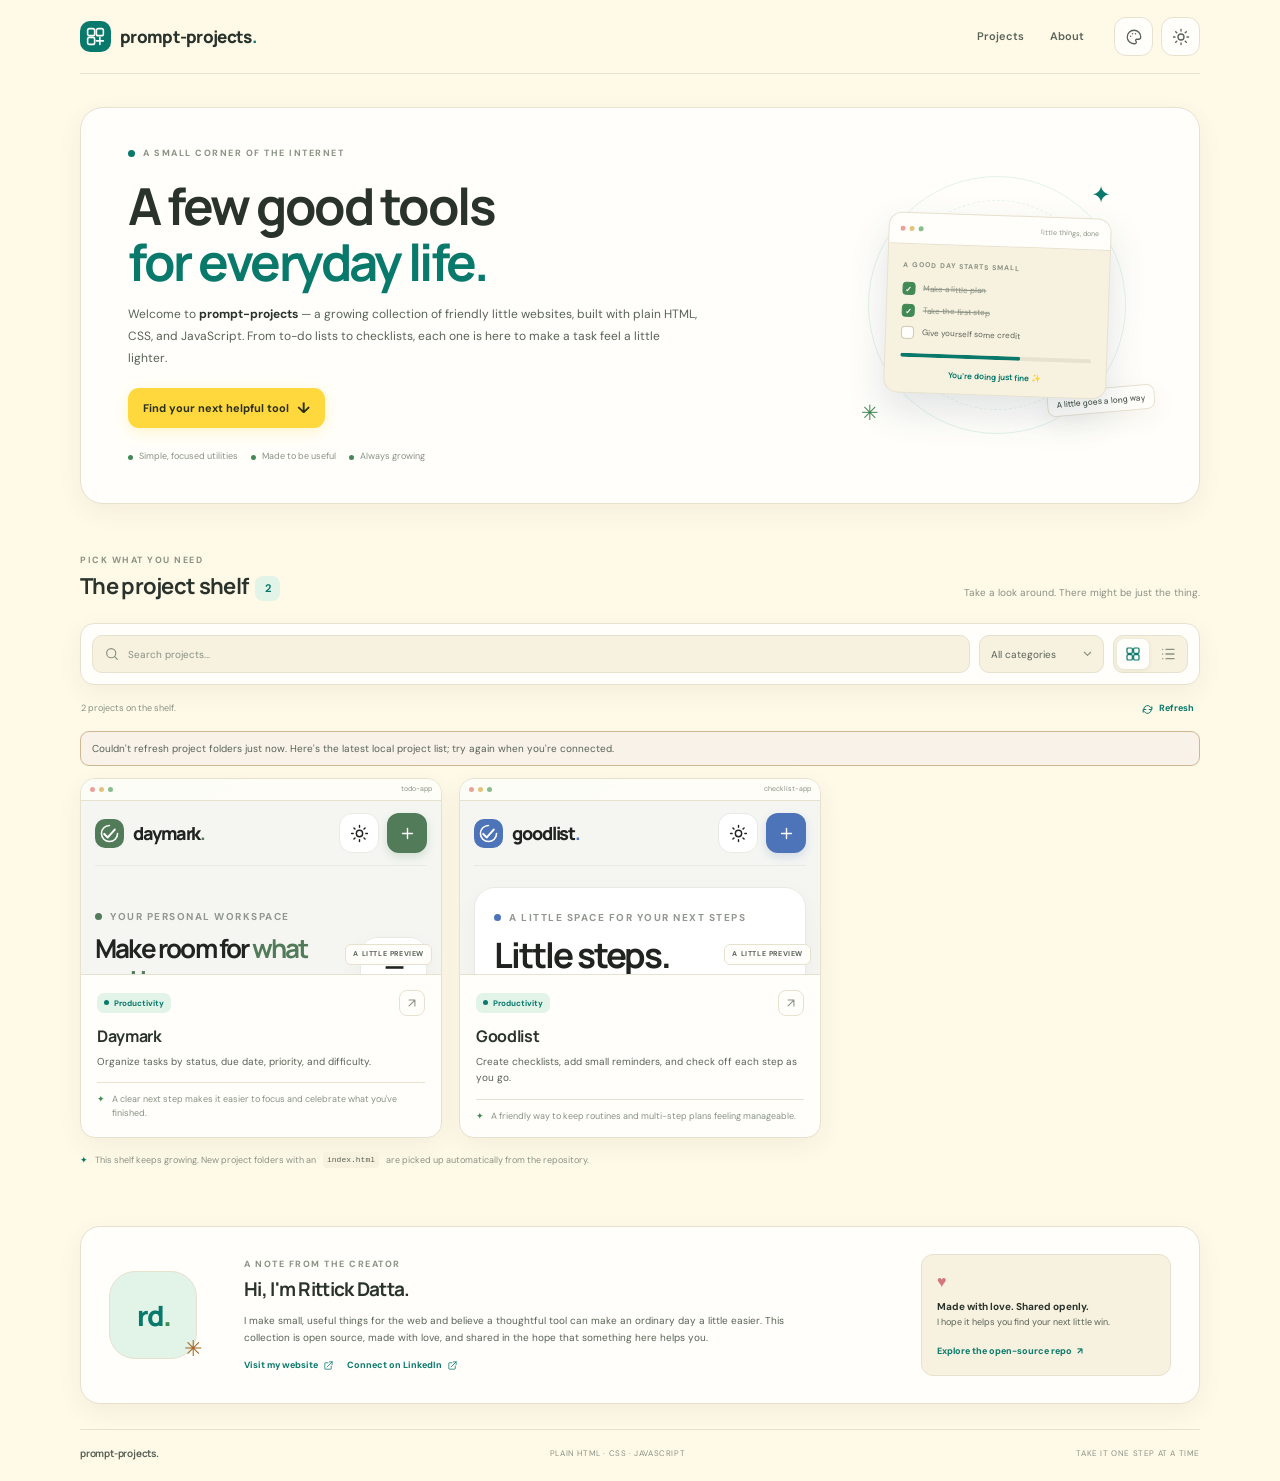
==== index.html @ c7732dce "Add homepage introducing the root project" ====
<!doctype html>
<html lang="en">
  <head>
    <meta charset="utf-8">
    <meta name="viewport" content="width=device-width, initial-scale=1">
    <meta name="theme-color" content="#f5f7fb">
    <meta name="description" content="A collection of friendly, practical websites made with plain HTML, CSS, and JavaScript. Find a little tool to make the day easier.">
    <title>prompt-projects — little tools for everyday life</title>
    <link rel="preconnect" href="https://fonts.googleapis.com">
    <link rel="preconnect" href="https://fonts.gstatic.com" crossorigin>
    <link href="https://fonts.googleapis.com/css2?family=DM+Sans:wght@400;500;600;700&family=Manrope:wght@400;500;600;700;800&display=swap" rel="stylesheet">
    <link rel="stylesheet" href="styles.css">
    <script src="app.js" defer></script>
  </head>
  <body>
    <div class="site-shell">
      <header class="topbar">
        <a class="brand" href="#" aria-label="prompt-projects home">
          <span class="brand-mark" aria-hidden="true">
            <svg viewBox="0 0 24 24" fill="none"><rect x="3" y="3" width="8" height="8" rx="2" stroke="currentColor" stroke-width="1.8"/><rect x="13" y="3" width="8" height="8" rx="2" stroke="currentColor" stroke-width="1.8"/><rect x="3" y="13" width="8" height="8" rx="2" stroke="currentColor" stroke-width="1.8"/><path d="M17 13v8m-4-4h8" stroke="currentColor" stroke-width="1.8" stroke-linecap="round"/></svg>
          </span>
          <span>prompt-projects<span class="brand-period">.</span></span>
        </a>
        <nav class="topnav" aria-label="Main navigation">
          <a href="#projects">Projects</a>
          <a href="#about">About</a>
        </nav>
        <button class="icon-button palette-toggle" id="palette-toggle" type="button" aria-label="Switch to sunshine palette" title="Switch to sunshine palette">
          <svg viewBox="0 0 24 24" fill="none" aria-hidden="true"><path d="M12 3a9 9 0 1 0 0 18h1.2a2 2 0 0 0 1.4-3.4 1.5 1.5 0 0 1 1.1-2.6H18a3 3 0 0 0 3-3c0-5-4-9-9-9Z" stroke="currentColor" stroke-width="1.7" stroke-linecap="round" stroke-linejoin="round"/><circle cx="7.5" cy="11" r="1" fill="currentColor"/><circle cx="10" cy="7.5" r="1" fill="currentColor"/><circle cx="14" cy="7.5" r="1" fill="currentColor"/></svg>
        </button>
        <button class="icon-button theme-toggle" id="theme-toggle" type="button" aria-label="Switch to dark mode" title="Switch color theme">
          <svg class="sun-icon" viewBox="0 0 24 24" fill="none" aria-hidden="true"><circle cx="12" cy="12" r="4" stroke="currentColor" stroke-width="1.8"/><path d="M12 2v2m0 16v2M4.93 4.93l1.42 1.42m11.3 11.3 1.42 1.42M2 12h2m16 0h2M4.93 19.07l1.42-1.42m11.3-11.3 1.42-1.42" stroke="currentColor" stroke-width="1.8" stroke-linecap="round"/></svg>
          <svg class="moon-icon" viewBox="0 0 24 24" fill="none" aria-hidden="true"><path d="M20.2 15.1A8.6 8.6 0 0 1 8.9 3.8 8.7 8.7 0 1 0 20.2 15Z" stroke="currentColor" stroke-width="1.8" stroke-linecap="round" stroke-linejoin="round"/></svg>
        </button>
      </header>

      <main>
        <section class="hero" aria-labelledby="hero-title">
          <div class="hero-content">
            <p class="eyebrow"><span class="eyebrow-dot"></span> A SMALL CORNER OF THE INTERNET</p>
            <h1 id="hero-title">A few good tools<br><span>for everyday life.</span></h1>
            <p class="hero-copy">Welcome to <strong>prompt-projects</strong> — a growing collection of friendly little websites, built with plain HTML, CSS, and JavaScript. From to-do lists to checklists, each one is here to make a task feel a little lighter.</p>
            <a class="button button-primary hero-link" href="#projects">Find your next helpful tool <span aria-hidden="true">↓</span></a>
            <div class="hero-details">
              <span><i class="detail-dot"></i>Simple, focused utilities</span>
              <span><i class="detail-dot"></i>Made to be useful</span>
              <span><i class="detail-dot"></i>Always growing</span>
            </div>
          </div>
          <div class="hero-illustration" aria-hidden="true">
            <div class="orbit orbit-one"></div>
            <div class="orbit orbit-two"></div>
            <div class="hero-window">
              <div class="window-top"><span></span><span></span><span></span><i>little things, done</i></div>
              <div class="window-content">
                <div class="window-kicker">A GOOD DAY STARTS SMALL</div>
                <div class="window-task is-done"><b>✓</b><span>Make a little plan</span></div>
                <div class="window-task is-done"><b>✓</b><span>Take the first step</span></div>
                <div class="window-task"><b></b><span>Give yourself some credit</span></div>
                <div class="window-progress"><i></i></div>
                <div class="window-caption">You're doing just fine ✨</div>
              </div>
            </div>
            <span class="float-spark spark-a">✦</span><span class="float-spark spark-b">✳</span>
            <span class="float-note">A little goes a long way</span>
          </div>
        </section>

        <section class="projects-section" id="projects" aria-labelledby="projects-title">
          <div class="section-heading">
            <div>
              <p class="eyebrow">PICK WHAT YOU NEED</p>
              <h2 id="projects-title">The project shelf <span class="project-count" id="project-count">—</span></h2>
            </div>
            <p class="section-aside">Take a look around. There might be just the thing.</p>
          </div>

          <div class="project-toolbar">
            <label class="search-box">
              <svg viewBox="0 0 24 24" fill="none" aria-hidden="true"><circle cx="10.8" cy="10.8" r="6.8" stroke="currentColor" stroke-width="1.8"/><path d="m16 16 4 4" stroke="currentColor" stroke-width="1.8" stroke-linecap="round"/></svg>
              <input id="project-search" type="search" placeholder="Search projects..." aria-label="Search projects">
            </label>
            <label class="filter-wrap">
              <span class="sr-only">Filter projects by category</span>
              <select id="category-filter" aria-label="Filter projects by category">
                <option value="all">All categories</option>
              </select>
              <svg viewBox="0 0 24 24" fill="none" aria-hidden="true"><path d="m7 10 5 5 5-5" stroke="currentColor" stroke-width="1.8" stroke-linecap="round" stroke-linejoin="round"/></svg>
            </label>
            <div class="view-switch" role="group" aria-label="Project layout">
              <button class="view-button is-active" id="grid-view-button" type="button" aria-label="Grid view" aria-pressed="true" title="Grid view">
                <svg viewBox="0 0 24 24" fill="none" aria-hidden="true"><rect x="3" y="3" width="8" height="8" rx="1.5" stroke="currentColor" stroke-width="1.8"/><rect x="13" y="3" width="8" height="8" rx="1.5" stroke="currentColor" stroke-width="1.8"/><rect x="3" y="13" width="8" height="8" rx="1.5" stroke="currentColor" stroke-width="1.8"/><rect x="13" y="13" width="8" height="8" rx="1.5" stroke="currentColor" stroke-width="1.8"/></svg>
              </button>
              <button class="view-button" id="list-view-button" type="button" aria-label="List view" aria-pressed="false" title="List view">
                <svg viewBox="0 0 24 24" fill="none" aria-hidden="true"><path d="M9 5h12M9 12h12M9 19h12M4 5h.01M4 12h.01M4 19h.01" stroke="currentColor" stroke-width="2" stroke-linecap="round"/></svg>
              </button>
            </div>
          </div>
          <div class="results-line">
            <p id="results-label">Gathering the good stuff...</p>
            <button class="refresh-button" id="refresh-projects" type="button" title="Refresh project list">
              <svg viewBox="0 0 24 24" fill="none" aria-hidden="true"><path d="M20 7v5h-5M4 17v-5h5m-4-1a7 7 0 0 1 12-4l3 3M4 14l3 3a7 7 0 0 0 12-4" stroke="currentColor" stroke-width="1.8" stroke-linecap="round" stroke-linejoin="round"/></svg>
              <span>Refresh</span>
            </button>
          </div>
          <p class="discovery-note" id="discovery-note" role="status" hidden></p>
          <div class="project-grid" id="project-grid" aria-live="polite"></div>
          <div class="no-projects" id="no-projects" hidden>
            <span aria-hidden="true">⌕</span>
            <h3>No projects found</h3>
            <p>Try a different search or category. The right little tool might be hiding.</p>
            <button class="button button-quiet" id="clear-filters" type="button">Clear filters</button>
          </div>
          <p class="auto-update-note"><span class="auto-update-icon" aria-hidden="true">✦</span> This shelf keeps growing. New project folders with an <code>index.html</code> are picked up automatically from the repository.</p>
        </section>

        <section class="about-section" id="about" aria-labelledby="about-title">
          <div class="about-mark" aria-hidden="true">
            <span>rd<span>.</span></span>
            <i class="about-spark">✳</i>
          </div>
          <div class="about-copy">
            <p class="eyebrow">A NOTE FROM THE CREATOR</p>
            <h2 id="about-title">Hi, I'm Rittick Datta.</h2>
            <p>I make small, useful things for the web and believe a thoughtful tool can make an ordinary day a little easier. This collection is open source, made with love, and shared in the hope that something here helps you.</p>
            <div class="about-links">
              <a href="https://rittickdatta.com/" target="_blank" rel="noopener noreferrer">Visit my website <svg viewBox="0 0 24 24" fill="none" aria-hidden="true"><path d="M14 4h6v6m-11 5L20 4M18 13v6a1 1 0 0 1-1 1H5a1 1 0 0 1-1-1V7a1 1 0 0 1 1-1h6" stroke="currentColor" stroke-width="1.7" stroke-linecap="round" stroke-linejoin="round"/></svg></a>
              <a href="https://www.linkedin.com/in/rittick/" target="_blank" rel="noopener noreferrer">Connect on LinkedIn <svg viewBox="0 0 24 24" fill="none" aria-hidden="true"><path d="M14 4h6v6m-11 5L20 4M18 13v6a1 1 0 0 1-1 1H5a1 1 0 0 1-1-1V7a1 1 0 0 1 1-1h6" stroke="currentColor" stroke-width="1.7" stroke-linecap="round" stroke-linejoin="round"/></svg></a>
            </div>
          </div>
          <div class="open-source-note">
            <span class="heart" aria-hidden="true">♥</span>
            <p><strong>Made with love. Shared openly.</strong><br>I hope it helps you find your next little win.</p>
            <a href="https://github.com/RittickDatta/prompt-projects" target="_blank" rel="noopener noreferrer">Explore the open-source repo <span aria-hidden="true">↗</span></a>
          </div>
        </section>
      </main>
      <footer class="footer"><a class="footer-brand" href="#">prompt-projects<span>.</span></a><span>PLAIN HTML · CSS · JAVASCRIPT</span><span>TAKE IT ONE STEP AT A TIME</span></footer>
    </div>
  </body>
</html>
---- styles.css ----
:root {
  color-scheme: light;
  --page: #f5f7fb;
  --surface: #fff;
  --elevated: #f9faff;
  --text: #20232b;
  --text-soft: #555d6d;
  --muted: #9299a7;
  --line: #e6eaf1;
  --line-strong: #d7deea;
  --accent: #4d73b8;
  --accent-strong: #3b5f9e;
  --accent-wash: #eaf0fb;
  --green: #4d8056;
  --orange: #bd783d;
  --shadow: 0 8px 26px rgb(34 43 66 / 5%);
  --shadow-card: 0 12px 30px rgb(34 43 66 / 7%);
}

[data-theme="dark"] {
  color-scheme: dark;
  --page: #171a20;
  --surface: #20242c;
  --elevated: #272d38;
  --text: #f0f2f7;
  --text-soft: #c0c6d2;
  --muted: #8992a2;
  --line: #303744;
  --line-strong: #424b5c;
  --accent: #8eb0ec;
  --accent-strong: #a8c4f1;
  --accent-wash: #26364f;
  --green: #91c69a;
  --orange: #e4a66e;
  --shadow: 0 8px 26px rgb(0 0 0 / 16%);
  --shadow-card: 0 12px 30px rgb(0 0 0 / 20%);
}

[data-palette="signal"] {
  --page: #f3f4f3;
  --surface: #ffffff;
  --elevated: #e9ebea;
  --text: #15171c;
  --text-soft: #555b64;
  --muted: #78808a;
  --line: #d9dcde;
  --line-strong: #bfc4c8;
  --accent: #e81759;
  --accent-strong: #bd1047;
  --accent-wash: #fde4ed;
  --green: #007b61;
  --orange: #b95223;
  --shadow: 0 8px 26px rgb(15 18 24 / 6%);
  --shadow-card: 0 12px 30px rgb(15 18 24 / 10%);
}

[data-theme="dark"][data-palette="signal"] {
  --page: #090b0e;
  --surface: #101318;
  --elevated: #191d24;
  --text: #f3f4f7;
  --text-soft: #a4a9b3;
  --muted: #707783;
  --line: #252a33;
  --line-strong: #3a404b;
  --accent: #ff2e72;
  --accent-strong: #ff5b8f;
  --accent-wash: #351321;
  --green: #00cda5;
  --orange: #ff9a54;
  --shadow: 0 8px 26px rgb(0 0 0 / 28%);
  --shadow-card: 0 12px 30px rgb(0 0 0 / 38%);
}

[data-palette="sunshine"] {
  --page: #fff9e8;
  --surface: #fffefa;
  --elevated: #f7f1df;
  --text: #29332b;
  --text-soft: #596357;
  --muted: #899284;
  --line: #e7e1cf;
  --line-strong: #d1c9b2;
  --accent: #08796a;
  --accent-strong: #075c51;
  --accent-wash: #e2f3e8;
  --green: #438956;
  --orange: #a66827;
  --shadow: 0 8px 26px rgb(58 53 24 / 6%);
  --shadow-card: 0 12px 30px rgb(58 53 24 / 10%);
}

[data-theme="dark"][data-palette="sunshine"] {
  --page: #111b17;
  --surface: #1a2922;
  --elevated: #25372e;
  --text: #eef5ec;
  --text-soft: #bbcbbd;
  --muted: #899b8d;
  --line: #30453a;
  --line-strong: #496353;
  --accent: #72d9bd;
  --accent-strong: #94edd6;
  --accent-wash: #1d4037;
  --green: #9bd99b;
  --orange: #ffc06d;
  --shadow: 0 8px 26px rgb(0 0 0 / 24%);
  --shadow-card: 0 12px 30px rgb(0 0 0 / 32%);
}

* { box-sizing: border-box; }
html { scroll-behavior: smooth; scroll-padding-top: 20px; }
body { margin: 0; min-width: 320px; background: var(--page); color: var(--text); font: 14px/1.5 "DM Sans", sans-serif; transition: background .2s, color .2s; }
button, input, select { font: inherit; }
button, a { -webkit-tap-highlight-color: transparent; }
button:focus-visible, input:focus-visible, select:focus-visible, a:focus-visible { outline: 3px solid color-mix(in srgb, var(--accent) 45%, transparent); outline-offset: 3px; }
[hidden] { display: none !important; }
.site-shell { width: min(1120px, calc(100% - 40px)); margin: 0 auto; }
.topbar { height: 74px; display: flex; align-items: center; justify-content: space-between; border-bottom: 1px solid var(--line); }
.brand { display: inline-flex; align-items: center; gap: 9px; color: var(--text); font: 800 17px/1 "Manrope", sans-serif; letter-spacing: -.7px; text-decoration: none; }
.brand-mark { width: 31px; height: 31px; display: grid; place-items: center; border-radius: 10px; background: var(--accent); color: white; }
.brand-mark svg { width: 21px; height: 21px; }
.brand-period, .footer-brand span { color: var(--accent); }
.topnav { display: flex; gap: 26px; margin-left: auto; margin-right: 22px; }
.topnav a { color: var(--text-soft); font-size: 11px; font-weight: 600; text-decoration: none; }
.topnav a:hover { color: var(--accent-strong); }
.icon-button { width: 39px; height: 39px; display: grid; place-items: center; border: 1px solid var(--line); border-radius: 12px; background: var(--surface); color: var(--text-soft); cursor: pointer; transition: background .15s, border-color .15s; }
.icon-button:hover { border-color: var(--line-strong); background: var(--elevated); }
.icon-button svg { width: 18px; height: 18px; }
.palette-toggle, .theme-toggle { margin-left: 8px; }
.theme-toggle .moon-icon, [data-theme="dark"] .theme-toggle .sun-icon { display: none; }
[data-theme="dark"] .theme-toggle .moon-icon { display: block; }
.button { min-height: 41px; display: inline-flex; align-items: center; justify-content: center; gap: 8px; padding: 0 15px; border: 0; border-radius: 11px; cursor: pointer; font-size: 11px; font-weight: 700; text-decoration: none; transition: background .16s, transform .16s, box-shadow .16s; }
.button:active { transform: translateY(1px); }
.button-primary { background: var(--accent); color: #fff; box-shadow: 0 4px 11px color-mix(in srgb, var(--accent) 23%, transparent); }
.button-primary:hover { background: var(--accent-strong); }
[data-theme="dark"] .button-primary { color: #171c25; }
[data-palette="signal"] .button-primary { background: #f5e900; color: #111318; box-shadow: 0 4px 15px rgb(245 233 0 / 20%); }
[data-palette="signal"] .button-primary:hover { background: #fff437; }
[data-palette="sunshine"] .button-primary { background: #ffd83e; color: #283016; box-shadow: 0 4px 15px rgb(255 216 62 / 24%); }
[data-palette="sunshine"] .button-primary:hover { background: #ffe267; }
.button-quiet { background: var(--accent-wash); color: var(--accent-strong); }
.button-quiet:hover { filter: brightness(.97); }

main { padding-top: 33px; }
.hero { position: relative; min-height: 370px; display: flex; align-items: center; justify-content: space-between; gap: 25px; padding: 39px 47px; overflow: hidden; border: 1px solid var(--line); border-radius: 23px; background: var(--surface); box-shadow: var(--shadow); }
.hero-content { position: relative; z-index: 1; width: min(100%, 590px); }
.eyebrow { margin: 0 0 9px; color: var(--muted); font-size: 9px; font-weight: 700; letter-spacing: 1.5px; }
.hero .eyebrow { display: flex; align-items: center; gap: 8px; }
.eyebrow-dot { width: 7px; height: 7px; display: inline-block; border-radius: 50%; background: var(--accent); }
h1, h2, h3, h4, p { margin-top: 0; }
h1, h2, h3, h4 { font-family: "Manrope", sans-serif; }
h1 { margin: 17px 0 13px; font-size: clamp(35px, 5vw, 51px); font-weight: 700; letter-spacing: -2.5px; line-height: 1.1; }
h1 span { color: var(--accent); }
.hero-copy { max-width: 570px; margin: 0 0 19px; color: var(--text-soft); font-size: 12px; line-height: 1.85; }
.hero-copy strong { color: var(--text); font-weight: 700; }
.hero-link { min-height: 40px; }
.hero-link span { font-size: 15px; line-height: 1; }
.hero-details { display: flex; flex-wrap: wrap; gap: 13px; margin-top: 22px; color: var(--muted); font-size: 9px; }
.hero-details span { display: inline-flex; align-items: center; gap: 6px; }
.detail-dot { width: 5px; height: 5px; border-radius: 50%; background: var(--green); }
.hero-illustration { position: relative; width: 310px; height: 290px; flex: 0 0 310px; display: grid; place-items: center; }
.orbit { position: absolute; border: 1px solid var(--accent-wash); border-radius: 50%; }
.orbit-one { width: 258px; height: 258px; }
.orbit-two { width: 210px; height: 210px; border-style: dashed; opacity: .8; }
.hero-window { z-index: 1; width: 223px; overflow: hidden; transform: rotate(2deg); border: 1px solid var(--line); border-radius: 14px; background: var(--elevated); box-shadow: 0 17px 38px rgb(46 68 108 / 14%); }
.window-top { height: 31px; display: flex; align-items: center; gap: 4px; padding: 0 11px; border-bottom: 1px solid var(--line); background: var(--surface); }
.window-top > span { width: 5px; height: 5px; border-radius: 50%; background: var(--line-strong); }
.window-top > span:first-child { background: #e9a29b; }
.window-top > span:nth-child(2) { background: #e5c27b; }
.window-top > span:nth-child(3) { background: #88bd8e; }
.window-top i { margin-left: auto; color: var(--muted); font-size: 7px; font-style: normal; }
.window-content { padding: 16px 15px 13px; }
.window-kicker { margin-bottom: 11px; color: var(--muted); font-size: 7px; font-weight: 700; letter-spacing: 1px; }
.window-task { display: flex; align-items: center; gap: 8px; margin: 9px 0; color: var(--text-soft); font-size: 8px; }
.window-task b { width: 13px; height: 13px; display: grid; flex: 0 0 auto; place-items: center; border: 1px solid var(--line-strong); border-radius: 4px; background: var(--surface); color: white; font-size: 8px; }
.window-task.is-done b { border-color: var(--green); background: var(--green); }
.window-task.is-done span { color: var(--muted); text-decoration: line-through; }
.window-progress { height: 4px; margin-top: 14px; overflow: hidden; border-radius: 20px; background: var(--line); }
.window-progress i { width: 63%; height: 100%; display: block; border-radius: inherit; background: var(--accent); }
.window-caption { margin-top: 11px; color: var(--accent); font: 700 8px "Manrope", sans-serif; text-align: center; }
.float-spark { position: absolute; z-index: 2; color: var(--accent); }
.spark-a { top: 17px; right: 41px; font-size: 24px; }
.spark-b { bottom: 21px; left: 19px; color: var(--green); font-size: 21px; }
.float-note { position: absolute; right: -3px; bottom: 37px; padding: 6px 9px; transform: rotate(-5deg); border: 1px solid var(--line); border-radius: 8px; background: var(--surface); color: var(--text-soft); box-shadow: var(--shadow); font: 600 8px "Manrope", sans-serif; }

.projects-section { padding-top: 50px; }
.section-heading { display: flex; align-items: end; justify-content: space-between; gap: 18px; margin-bottom: 20px; }
.section-heading .eyebrow { margin-bottom: 3px; }
h2 { margin: 0; font-size: 22px; font-weight: 700; letter-spacing: -.7px; }
.project-count { min-width: 25px; height: 25px; display: inline-grid; place-items: center; margin-left: 4px; padding: 0 6px; border-radius: 8px; background: var(--accent-wash); color: var(--accent); font: 700 11px "DM Sans", sans-serif; vertical-align: 2px; }
.section-aside { margin: 0 0 3px; color: var(--muted); font-size: 10px; }
.project-toolbar { display: flex; align-items: center; gap: 9px; padding: 11px; border: 1px solid var(--line); border-radius: 14px; background: var(--surface); box-shadow: var(--shadow); }
.search-box { height: 38px; min-width: 160px; flex: 1; display: flex; align-items: center; gap: 8px; padding: 0 11px; border: 1px solid var(--line); border-radius: 10px; background: var(--elevated); }
.search-box svg { width: 16px; height: 16px; flex: 0 0 auto; color: var(--muted); }
.search-box input { width: 100%; min-width: 0; padding: 0; border: 0; outline: 0; background: transparent; color: var(--text); font-size: 10px; }
.search-box input::placeholder { color: var(--muted); }
.filter-wrap { position: relative; }
.filter-wrap select { height: 38px; min-width: 125px; appearance: none; padding: 0 29px 0 11px; border: 1px solid var(--line); border-radius: 10px; outline: 0; background: var(--elevated); color: var(--text-soft); font-size: 10px; cursor: pointer; }
.filter-wrap svg { position: absolute; top: 11px; right: 9px; width: 15px; height: 15px; color: var(--muted); pointer-events: none; }
.view-switch { height: 38px; display: flex; gap: 3px; padding: 3px; border: 1px solid var(--line); border-radius: 10px; background: var(--elevated); }
.view-button { width: 32px; display: grid; place-items: center; border: 0; border-radius: 7px; background: transparent; color: var(--muted); cursor: pointer; }
.view-button svg { width: 16px; height: 16px; }
.view-button.is-active { background: var(--surface); color: var(--accent); box-shadow: 0 1px 5px rgb(0 0 0 / 8%); }
.results-line { display: flex; align-items: center; justify-content: space-between; gap: 10px; margin: 13px 1px 11px; }
.results-line p { margin: 0; color: var(--muted); font-size: 9px; }
.refresh-button { display: inline-flex; align-items: center; gap: 5px; padding: 4px 5px; border: 0; background: transparent; color: var(--accent); font-size: 9px; font-weight: 700; cursor: pointer; }
.refresh-button:hover { color: var(--accent-strong); }
.refresh-button svg { width: 13px; height: 13px; }
.refresh-button.is-loading svg { animation: spin 1s linear infinite; }
@keyframes spin { to { transform: rotate(360deg); } }
.discovery-note { margin: 0 0 12px; padding: 9px 11px; border: 1px solid color-mix(in srgb, var(--orange) 35%, var(--line)); border-radius: 9px; background: color-mix(in srgb, var(--orange) 8%, var(--surface)); color: var(--text-soft); font-size: 10px; }
.project-grid { display: grid; grid-template-columns: repeat(2, minmax(0, 1fr)); gap: 15px; }
.project-card { min-width: 0; overflow: hidden; border: 1px solid var(--line); border-radius: 15px; background: var(--surface); box-shadow: var(--shadow); transition: transform .18s ease, box-shadow .18s ease, border-color .18s ease; }
.project-card:hover { transform: translateY(-3px); border-color: var(--line-strong); box-shadow: var(--shadow-card); }
.project-link, .project-preview-link { display: block; color: inherit; text-decoration: none; }
.project-preview { position: relative; height: 182px; overflow: hidden; border-bottom: 1px solid var(--line); background: linear-gradient(145deg, var(--accent-wash), var(--elevated) 64%, color-mix(in srgb, var(--green) 11%, var(--surface))); }
.preview-browser-bar { position: absolute; z-index: 2; top: 0; right: 0; left: 0; height: 22px; display: flex; align-items: center; gap: 4px; padding: 0 9px; border-bottom: 1px solid var(--line); background: color-mix(in srgb, var(--surface) 91%, transparent); backdrop-filter: blur(5px); }
.preview-browser-bar span { width: 5px; height: 5px; border-radius: 50%; background: var(--line-strong); }
.preview-browser-bar span:first-child { background: #e9a29b; }
.preview-browser-bar span:nth-child(2) { background: #e5c27b; }
.preview-browser-bar span:nth-child(3) { background: #88bd8e; }
.preview-browser-bar i { margin-left: auto; color: var(--muted); font-size: 7px; font-style: normal; }
.project-preview iframe, .project-preview-image { width: 100%; height: 360px; display: block; margin-top: 22px; border: 0; background: var(--page); object-fit: cover; object-position: top; pointer-events: none; }
.project-preview iframe { overflow: hidden; }
.project-preview-image { height: 100%; margin-top: 0; }
.preview-placeholder { position: relative; height: 100%; display: grid; place-items: center; padding: 28px 20px 14px; }
.placeholder-sheet { width: min(230px, 85%); padding: 15px 15px 12px; transform: rotate(-2deg); border: 1px solid var(--line); border-radius: 11px; background: var(--surface); box-shadow: 0 12px 28px rgb(38 57 90 / 12%); }
.placeholder-heading, .placeholder-line, .placeholder-check b { height: 6px; display: block; border-radius: 10px; background: var(--line-strong); }
.placeholder-heading { width: 56%; height: 8px; margin-bottom: 12px; background: var(--accent-wash); }
.placeholder-line { width: 88%; height: 4px; margin: 6px 0; }
.placeholder-line.short { width: 62%; margin-bottom: 11px; }
.placeholder-check { display: flex; align-items: center; gap: 7px; margin: 7px 0; }
.placeholder-check i { width: 13px; height: 13px; display: grid; flex: 0 0 auto; place-items: center; border: 1px solid var(--line-strong); border-radius: 4px; background: var(--surface); color: white; font-size: 9px; font-style: normal; }
.placeholder-check:nth-of-type(4) i { border-color: var(--green); background: var(--green); }
.placeholder-check b { width: 64%; height: 4px; }
.placeholder-check:last-child b { width: 47%; }
.placeholder-spark { position: absolute; top: 31px; right: 24px; color: var(--accent); font-size: 19px; }
.project-preview-badge { position: absolute; z-index: 2; right: 9px; bottom: 9px; padding: 4px 7px; border: 1px solid var(--line); border-radius: 6px; background: color-mix(in srgb, var(--surface) 90%, transparent); color: var(--text-soft); font-size: 7px; font-weight: 700; letter-spacing: .6px; }
.project-body { padding: 15px 16px 14px; }
.project-meta { display: flex; align-items: center; justify-content: space-between; gap: 8px; margin-bottom: 8px; }
.project-category { display: inline-flex; align-items: center; gap: 5px; padding: 4px 7px; border-radius: 7px; background: var(--accent-wash); color: var(--accent); font-size: 8px; font-weight: 700; }
.project-category::before { width: 5px; height: 5px; border-radius: 50%; background: currentColor; content: ""; }
.project-arrow { width: 26px; height: 26px; display: grid; place-items: center; border: 1px solid var(--line); border-radius: 8px; color: var(--muted); transition: color .15s, background .15s, transform .15s; }
.project-arrow svg { width: 14px; height: 14px; }
.project-card:hover .project-arrow { transform: translate(2px, -2px); background: var(--accent-wash); color: var(--accent); }
.project-body h3 { margin: 0 0 6px; font-size: 16px; font-weight: 700; letter-spacing: -.35px; }
.project-summary { margin: 0; color: var(--text-soft); font-size: 10px; line-height: 1.65; }
.project-benefit { display: flex; gap: 7px; margin: 12px 0 0; padding-top: 10px; border-top: 1px solid var(--line); color: var(--muted); font-size: 9px; line-height: 1.5; }
.project-benefit span { flex: 0 0 auto; color: var(--green); }
.project-grid.is-list { grid-template-columns: 1fr; gap: 11px; }
.project-grid.is-list .project-card { display: grid; grid-template-columns: minmax(180px, 30%) minmax(0, 1fr); }
.project-grid.is-list .project-preview { height: 100%; min-height: 170px; border-right: 1px solid var(--line); border-bottom: 0; }
.project-grid.is-list .project-preview iframe { height: 360px; }
.project-grid.is-list .project-body { display: flex; flex-direction: column; justify-content: center; padding: 16px 19px; }
.project-grid.is-list .project-meta { margin-bottom: 5px; }
.project-grid.is-list .project-category { font-size: 9px; }
.project-grid.is-list .project-body h3 { margin-bottom: 8px; font-size: 20px; }
.project-grid.is-list .project-summary { font-size: 14px; line-height: 1.7; }
.project-grid.is-list .project-benefit { margin-top: 12px; padding-top: 10px; font-size: 11px; line-height: 1.6; }
.no-projects { padding: 34px 16px; border: 1px dashed var(--line-strong); border-radius: 14px; background: var(--surface); text-align: center; }
.no-projects > span { color: var(--accent); font-size: 29px; }
.no-projects h3 { margin: 4px 0; font-size: 15px; }
.no-projects p { margin: 0 auto 13px; color: var(--text-soft); font-size: 10px; }
.auto-update-note { display: flex; align-items: center; gap: 7px; margin: 14px 0 0; color: var(--muted); font-size: 9px; }
.auto-update-icon { color: var(--accent); }
.auto-update-note code { padding: 2px 4px; border-radius: 4px; background: var(--elevated); color: var(--text-soft); font-size: 8px; }

.about-section { display: grid; grid-template-columns: 110px 1fr 250px; align-items: center; gap: 25px; margin-top: 58px; padding: 27px 28px; border: 1px solid var(--line); border-radius: 20px; background: var(--surface); box-shadow: var(--shadow); }
.about-mark { position: relative; width: 88px; height: 88px; display: grid; place-items: center; border: 1px solid var(--line); border-radius: 26px; background: var(--accent-wash); color: var(--accent); }
.about-mark > span { font: 800 28px "Manrope", sans-serif; letter-spacing: -2px; }
.about-mark > span span { color: var(--green); }
.about-spark { position: absolute; right: -6px; bottom: -7px; color: var(--orange); font-size: 22px; font-style: normal; }
.about-copy .eyebrow { margin-bottom: 4px; }
.about-copy h2 { font-size: 19px; }
.about-copy > p:not(.eyebrow) { max-width: 570px; margin: 8px 0 12px; color: var(--text-soft); font-size: 10px; line-height: 1.75; }
.about-links { display: flex; flex-wrap: wrap; gap: 13px; }
.about-links a, .open-source-note a { display: inline-flex; align-items: center; gap: 5px; color: var(--accent); font-size: 9px; font-weight: 700; text-decoration: none; }
.about-links a:hover, .open-source-note a:hover { color: var(--accent-strong); text-decoration: underline; }
.about-links svg { width: 11px; height: 11px; }
.open-source-note { padding: 15px; border: 1px solid var(--line); border-radius: 12px; background: var(--elevated); }
.heart { color: #d4777c; font-size: 16px; }
.open-source-note p { margin: 5px 0 9px; color: var(--text-soft); font-size: 9px; line-height: 1.6; }
.open-source-note p strong { color: var(--text); font-size: 10px; }
.footer { display: flex; align-items: center; justify-content: space-between; gap: 12px; margin-top: 25px; padding: 16px 0 21px; border-top: 1px solid var(--line); color: var(--muted); font-size: 8px; letter-spacing: .6px; }
.footer-brand { color: var(--text-soft); font: 700 10px "Manrope", sans-serif; letter-spacing: -.2px; text-decoration: none; }
.discovery-note, .auto-update-note, .project-summary, .project-benefit, .about-copy p { overflow-wrap: anywhere; }
.sr-only { position: absolute; width: 1px; height: 1px; padding: 0; overflow: hidden; clip: rect(0, 0, 0, 0); white-space: nowrap; clip-path: inset(50%); }

@media (min-width: 860px) {
  .project-grid { grid-template-columns: repeat(3, minmax(0, 1fr)); gap: 17px; }
  .project-preview { height: 196px; }
}
@media (max-width: 700px) {
  .site-shell { width: min(100% - 32px, 600px); }
  .hero { min-height: 320px; padding: 31px 28px; }
  .hero-illustration { width: 225px; height: 235px; flex-basis: 225px; margin-right: -15px; }
  .orbit-one { width: 205px; height: 205px; }
  .orbit-two { width: 165px; height: 165px; }
  .hero-window { width: 195px; }
  .float-note { right: -5px; bottom: 22px; }
  .about-section { grid-template-columns: 78px 1fr; gap: 18px; }
  .about-mark { width: 70px; height: 70px; border-radius: 21px; }
  .about-mark > span { font-size: 23px; }
  .open-source-note { grid-column: 1 / -1; display: grid; grid-template-columns: 22px 1fr; column-gap: 8px; align-items: start; }
  .open-source-note p { margin: 0 0 6px; }
  .open-source-note a { grid-column: 2; }
}
@media (max-width: 520px) {
  .site-shell { width: calc(100% - 28px); }
  .topbar { height: 64px; }
  .brand { gap: 7px; font-size: 14px; }
  .brand-mark { width: 29px; height: 29px; }
  .topnav { gap: 10px; margin-right: 8px; }
  .topnav a { font-size: 10px; }
  .icon-button { width: 33px; height: 33px; border-radius: 11px; }
  .palette-toggle { margin-left: 0; }
  .theme-toggle { margin-left: 5px; }
  main { padding-top: 19px; }
  .hero { min-height: 0; padding: 24px 19px 21px; }
  .hero-content { width: 100%; }
  h1 { margin-top: 13px; font-size: 37px; letter-spacing: -1.9px; }
  .hero-copy { max-width: 400px; margin-bottom: 15px; font-size: 11px; }
  .hero-details { gap: 8px 11px; margin-top: 17px; font-size: 8px; }
  .hero-illustration { position: absolute; right: -87px; bottom: -90px; width: 210px; height: 210px; flex-basis: auto; opacity: .17; }
  .hero-link { position: relative; z-index: 1; }
  .projects-section { padding-top: 34px; }
  .section-heading { align-items: flex-start; flex-direction: column; gap: 5px; margin-bottom: 15px; }
  h2 { font-size: 20px; }
  .section-aside { font-size: 9px; }
  .project-toolbar { display: grid; grid-template-columns: 1fr auto; gap: 7px; padding: 8px; }
  .search-box { grid-column: 1 / -1; }
  .filter-wrap select { min-width: 0; width: 100%; }
  .filter-wrap { min-width: 0; }
  .view-switch { justify-self: end; }
  .project-grid { grid-template-columns: 1fr; gap: 12px; }
  .project-preview { height: 183px; }
  .project-grid.is-list .project-card { display: block; }
  .project-grid.is-list .project-preview-link { display: block; }
  .project-grid.is-list .project-link { display: block; }
  .project-grid.is-list .project-preview { height: 155px; min-height: 0; border-right: 0; border-bottom: 1px solid var(--line); }
  .project-grid.is-list .project-preview iframe { height: 330px; }
  .project-body { padding: 13px 14px 13px; }
  .project-grid.is-list .project-body { display: block; padding: 13px 14px; }
  .project-body h3 { font-size: 15px; }
  .project-benefit { margin-top: 9px; }
  .auto-update-note { align-items: flex-start; font-size: 8px; line-height: 1.6; }
  .about-section { grid-template-columns: 1fr; gap: 13px; margin-top: 38px; padding: 19px 17px; }
  .about-mark { width: 61px; height: 61px; border-radius: 18px; }
  .about-mark > span { font-size: 20px; }
  .about-copy h2 { font-size: 18px; }
  .about-copy > p:not(.eyebrow) { margin-top: 6px; }
  .open-source-note { grid-column: auto; }
  .footer { flex-wrap: wrap; justify-content: space-between; gap: 8px; font-size: 7px; }
  .footer span:last-child { display: none; }
}
@media (prefers-reduced-motion: reduce) {
  *, *::before, *::after { scroll-behavior: auto !important; transition-duration: .01ms !important; animation-duration: .01ms !important; animation-iteration-count: 1 !important; }
}
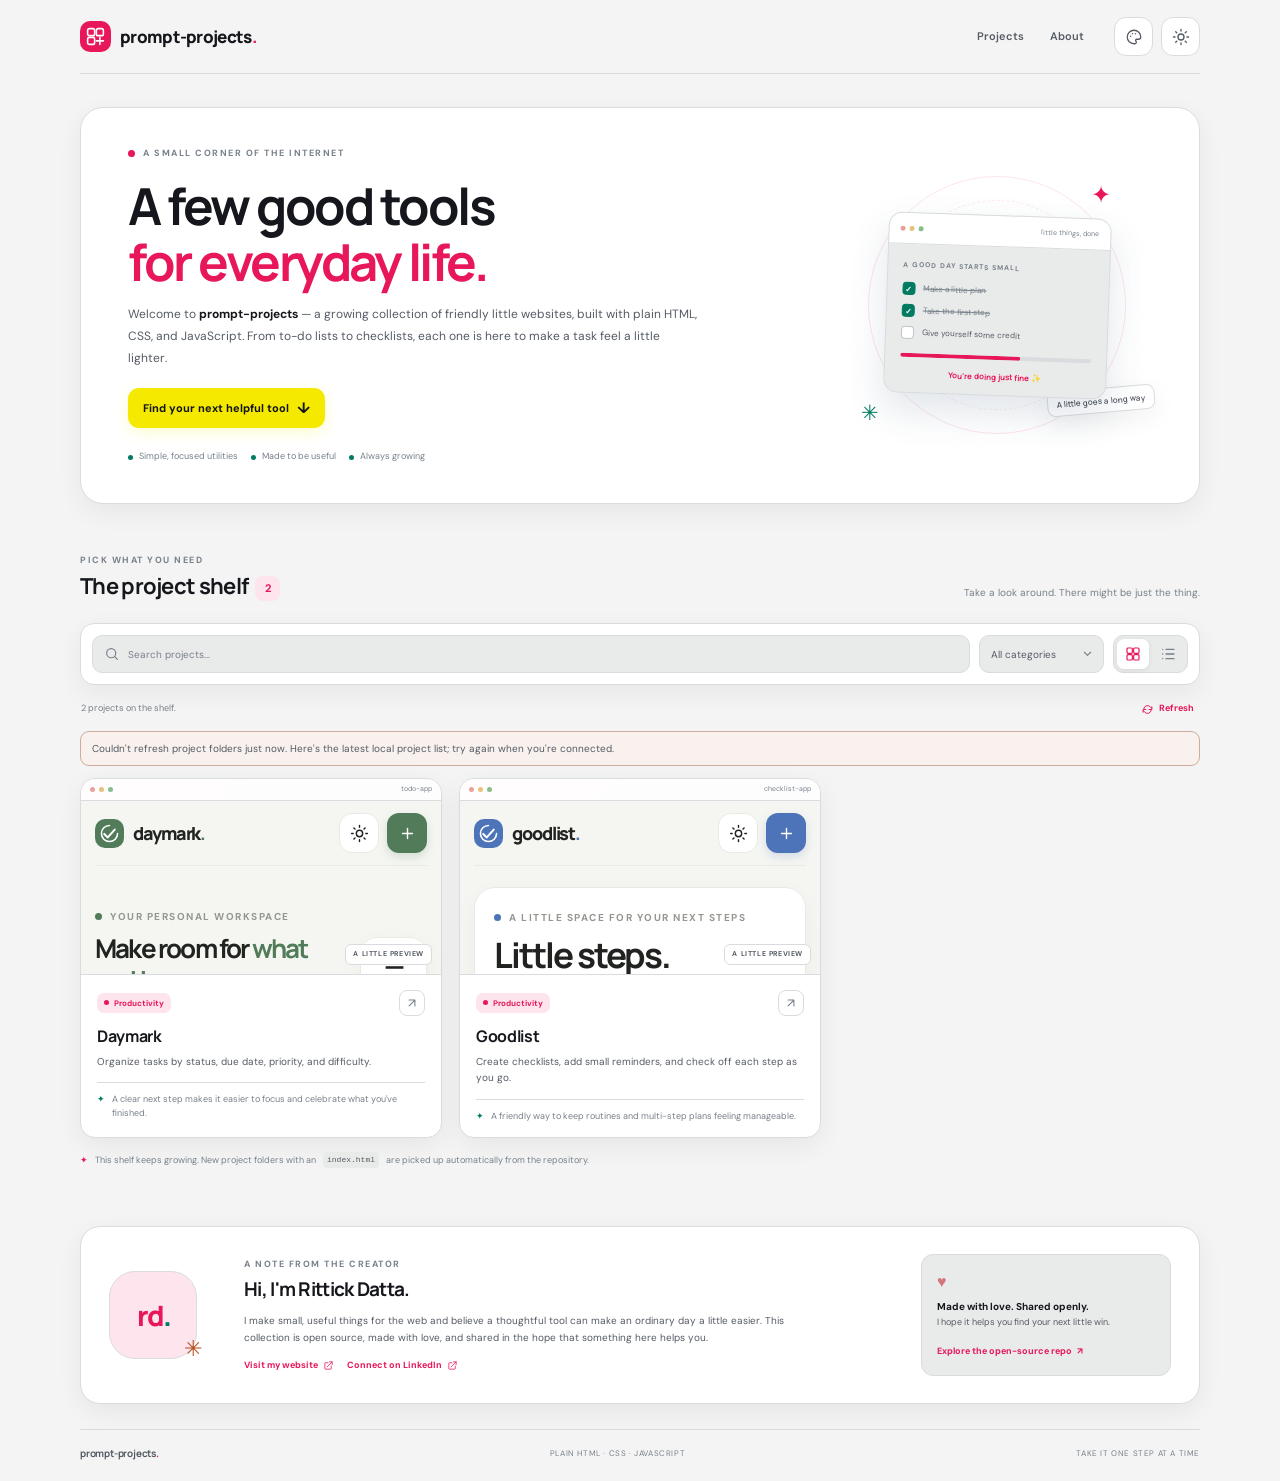
==== commit 002b40cf: "Update default theme of the homepage" ====
--- a/index.html
+++ b/index.html
@@ -1,5 +1,5 @@
 <!doctype html>
-<html lang="en">
+<html lang="en" data-palette="signal">
   <head>
     <meta charset="utf-8">
     <meta name="viewport" content="width=device-width, initial-scale=1">
